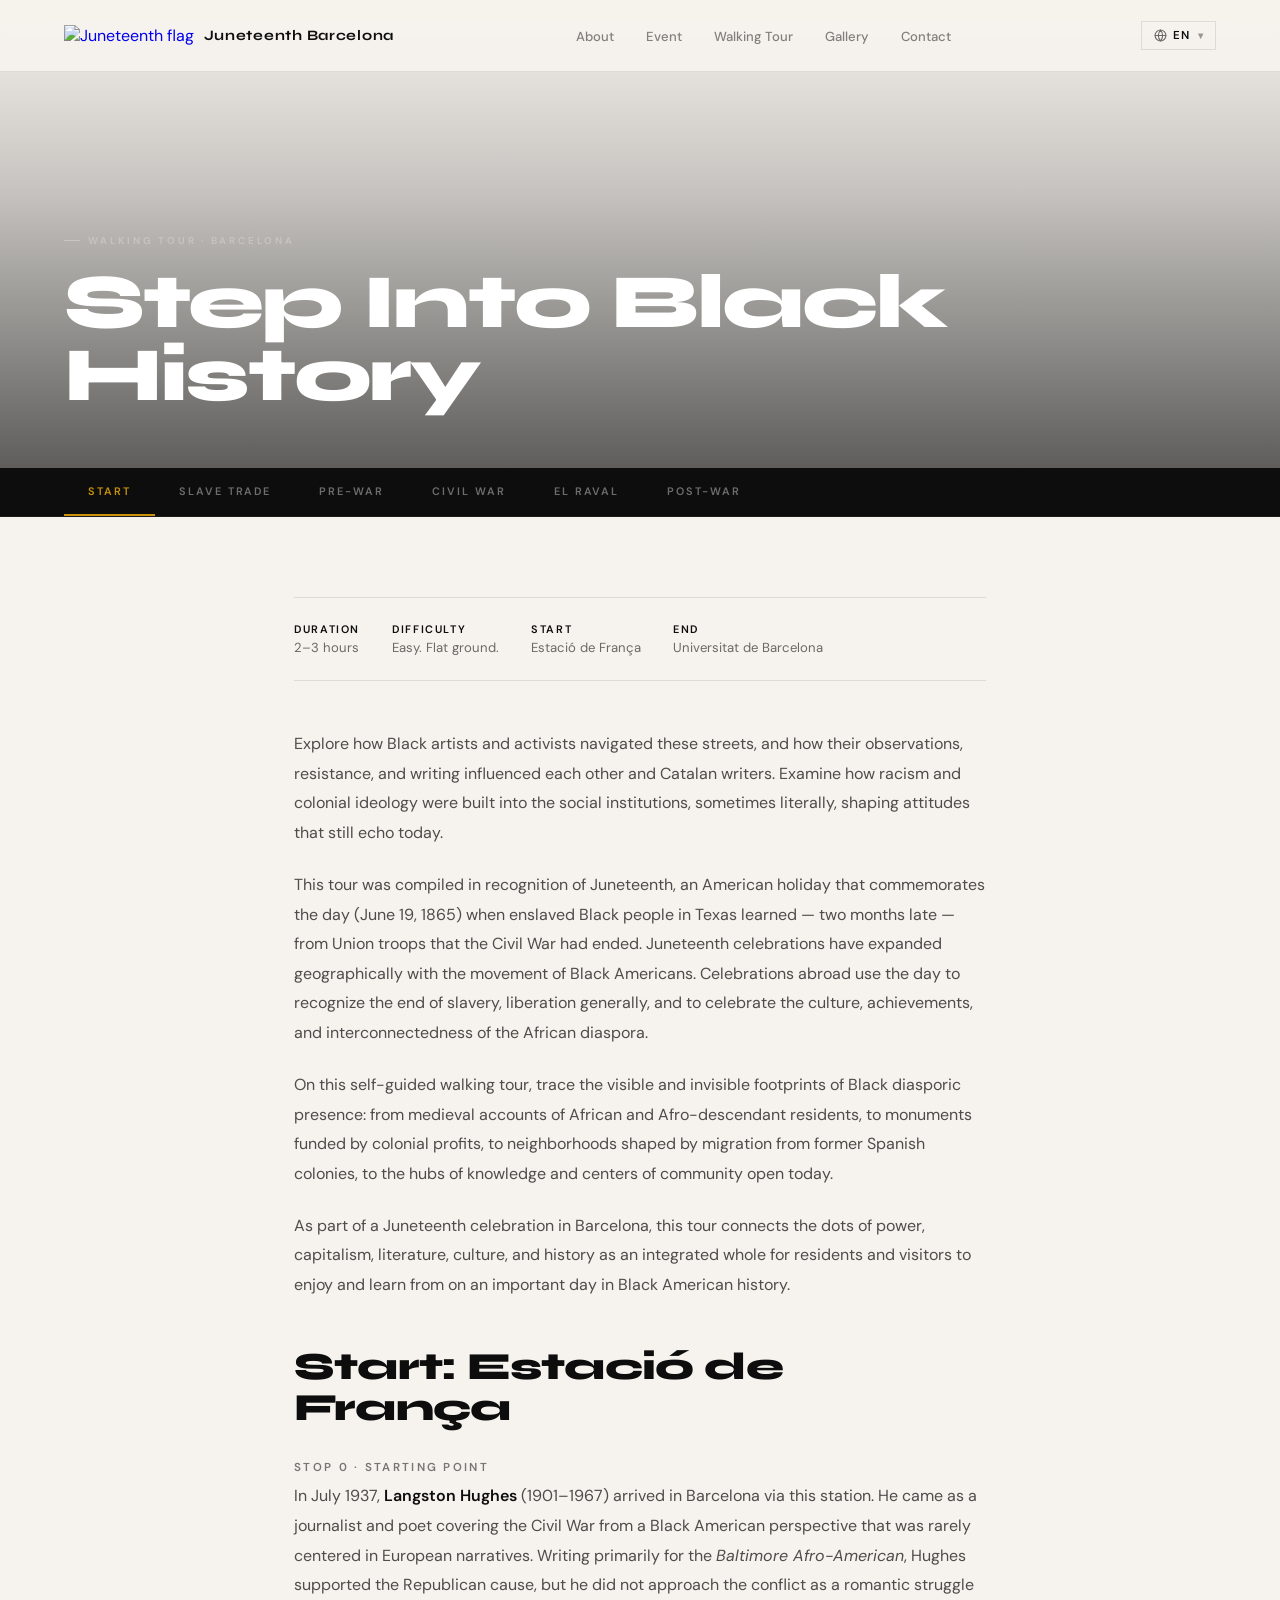
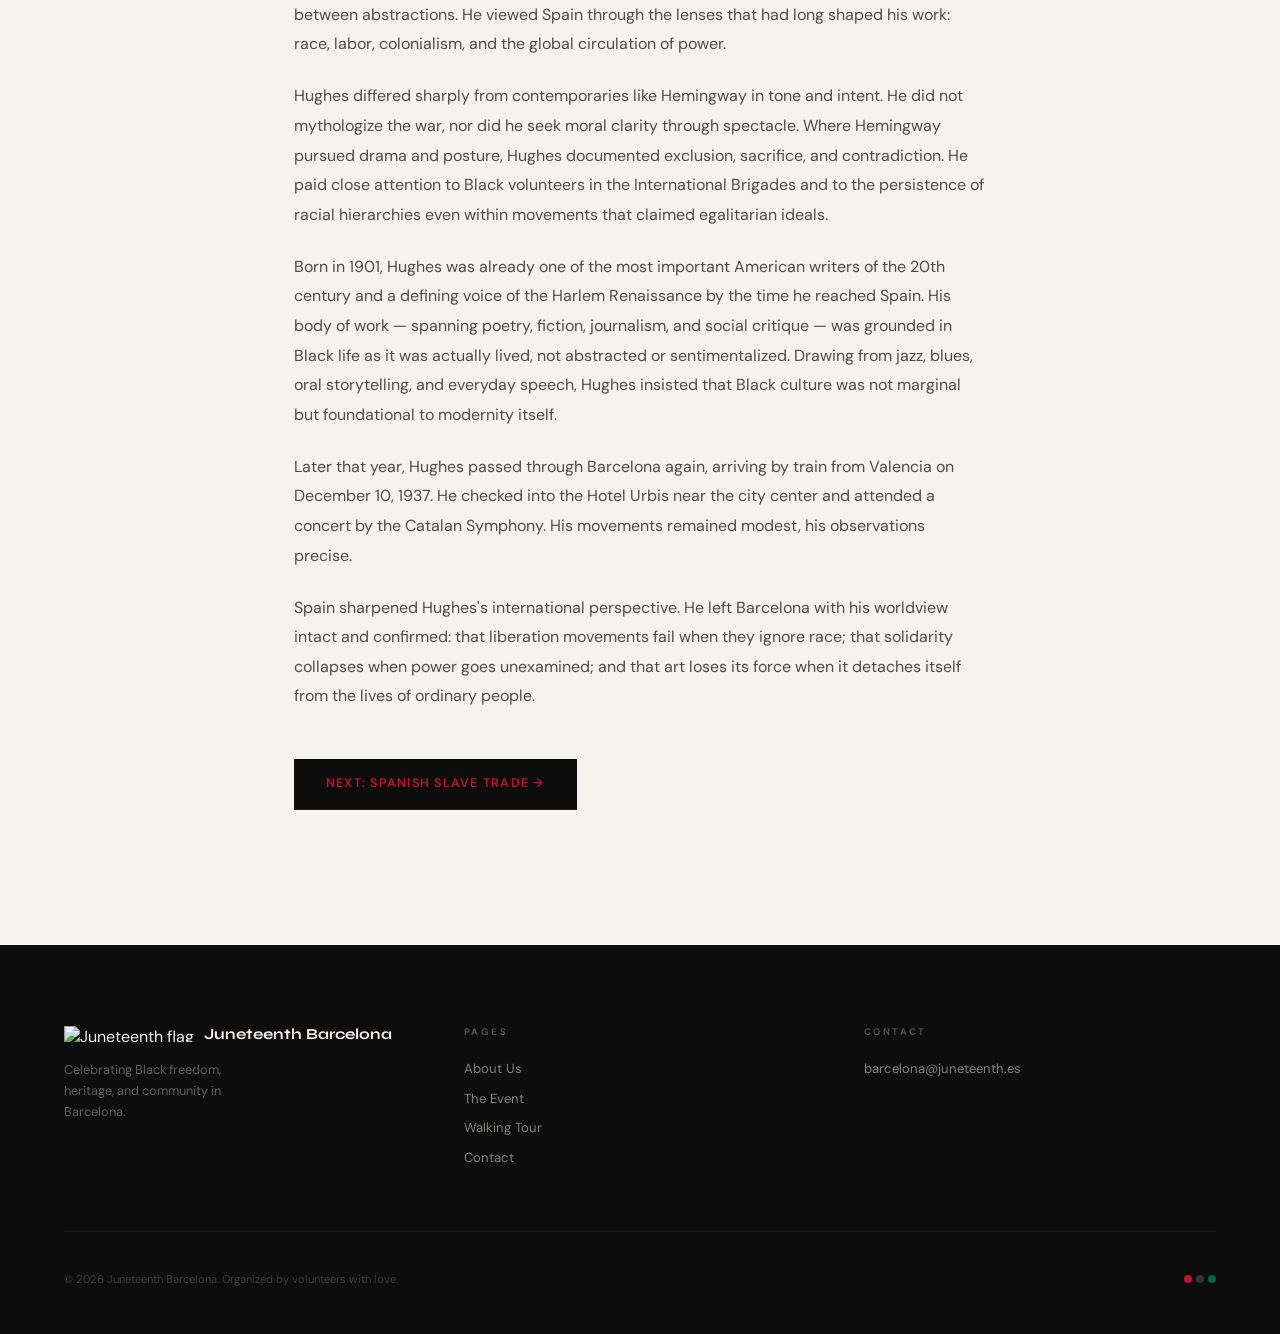
==== walking-tour/index.html @ ccff3fa7 "Add files via upload added walking tour, changed logo, added new homepage section" ====
<!DOCTYPE html>
<html lang="en">
<head>
<meta charset="UTF-8">
<meta name="viewport" content="width=device-width, initial-scale=1.0">
<title>Step Into Black History — Juneteenth Barcelona</title>
<link rel="stylesheet" href="../shared.css">
<style>
.tour-hero {
  padding-top: var(--nav-h); position: relative; overflow: hidden;
  min-height: 52vh; display: flex; flex-direction: column; justify-content: flex-end;
}
.tour-hero-bg {
  position: absolute; inset: 0;
  background: url('https://images.pexels.com/photos/9255685/pexels-photo-9255685.jpeg?auto=compress&cs=tinysrgb&w=1920&h=1280&fit=crop') center/cover no-repeat;
}
.tour-hero-bg::after {
  content: ''; position: absolute; inset: 0;
  background: linear-gradient(to top, rgba(13,13,13,0.65) 0%, rgba(13,13,13,0.2) 60%, transparent 100%);
}
.tour-hero-body { position: relative; z-index: 1; padding: 0 5vw 3.5rem; }
.tour-hero-body h1 {
  font-family: 'Syne', sans-serif; font-weight: 800;
  font-size: clamp(2.5rem, 6vw, 5rem);
  line-height: 0.95; letter-spacing: -0.03em; color: white;
  opacity: 0; animation: fadeUp 0.8s 0.1s forwards;
}
.tour-subnav {
  background: var(--black); overflow-x: auto; -webkit-overflow-scrolling: touch;
  border-bottom: 1px solid rgba(255,255,255,0.06);
  position: sticky; top: var(--nav-h); z-index: 100;
}
.tour-subnav-inner {
  display: flex; padding: 0 5vw; min-width: max-content;
}
.tour-subnav a {
  color: rgba(255,255,255,0.4); text-decoration: none;
  font-size: 0.68rem; font-weight: 600; letter-spacing: 0.18em; text-transform: uppercase;
  padding: 1rem 1.5rem; border-bottom: 2px solid transparent;
  transition: color 0.2s, border-color 0.2s; white-space: nowrap;
}
.tour-subnav a:hover { color: white; }
.tour-subnav a.active { color: var(--gold); border-bottom-color: var(--gold); }
.tour-body {
  max-width: 820px; margin: 0 auto;
  padding: 5rem 5vw 7rem;
}
.tour-body h2 {
  font-family: 'Syne', sans-serif; font-weight: 800;
  font-size: clamp(1.6rem, 3vw, 2.4rem);
  letter-spacing: -0.02em; line-height: 1.05;
  margin: 3rem 0 1rem; color: var(--black);
}
.tour-body h3 {
  font-family: 'Syne', sans-serif; font-weight: 700;
  font-size: clamp(1rem, 2vw, 1.3rem); letter-spacing: -0.01em;
  margin: 2.5rem 0 0.6rem; color: var(--black);
}
.tour-body h4 {
  font-size: 0.72rem; font-weight: 600; letter-spacing: 0.2em;
  text-transform: uppercase; color: var(--mid); margin: 2rem 0 0.4rem;
}
.tour-body p {
  font-size: 1rem; line-height: 1.85; color: rgba(13,13,13,0.72);
  margin-bottom: 1.4rem;
}
.tour-body p strong { color: var(--black); font-weight: 600; }
.tour-body a { color: var(--red); text-decoration: none; border-bottom: 1px solid rgba(200,16,46,0.25); transition: border-color 0.2s; }
.tour-body a:hover { border-color: var(--red); }
.tour-body blockquote {
  border-left: 3px solid var(--gold); margin: 2rem 0;
  padding: 1rem 1.5rem;
  background: rgba(200,146,10,0.04);
  font-size: 0.97rem; line-height: 1.8; color: rgba(13,13,13,0.7);
  font-style: italic;
}
.stop-num {
  display: inline-flex; align-items: center; justify-content: center;
  width: 36px; height: 36px;
  background: var(--black); color: var(--gold);
  font-family: 'Syne', sans-serif; font-weight: 800; font-size: 0.85rem;
  flex-shrink: 0; margin-bottom: 0.5rem;
}
.stop-block {
  border-top: 2px solid var(--black); padding: 2rem 0 1rem; margin-top: 3rem;
}
.stop-address {
  font-size: 0.72rem; letter-spacing: 0.15em; text-transform: uppercase;
  color: var(--mid); margin-bottom: 1rem;
}
.activity-box {
  background: rgba(200,16,46,0.05); border: 1px solid rgba(200,16,46,0.15);
  padding: 1.2rem 1.5rem; margin: 2rem 0;
  font-size: 0.88rem; color: rgba(13,13,13,0.7); line-height: 1.7;
}
.activity-box strong { color: var(--red); font-size: 0.65rem; letter-spacing: 0.2em; text-transform: uppercase; display: block; margin-bottom: 0.3rem; }
.tour-meta {
  display: flex; gap: 2rem; flex-wrap: wrap;
  padding: 1.5rem 0; border-top: 1px solid var(--border); border-bottom: 1px solid var(--border);
  margin-bottom: 3rem;
}
.tour-meta-item { font-size: 0.82rem; color: rgba(13,13,13,0.6); }
.tour-meta-item strong { color: var(--black); font-weight: 600; display: block; font-size: 0.68rem; letter-spacing: 0.15em; text-transform: uppercase; margin-bottom: 0.2rem; }
.timeline-grid {
  display: grid; gap: 0;
  border-top: 1px solid var(--border);
  margin: 2rem 0;
}
.timeline-item {
  display: grid; grid-template-columns: 80px 1fr;
  gap: 1.5rem; padding: 1.5rem 0;
  border-bottom: 1px solid var(--border);
  align-items: start;
}
.timeline-year {
  font-family: 'Syne', sans-serif; font-weight: 800;
  font-size: 1.3rem; color: var(--gold); line-height: 1;
}
.timeline-text { font-size: 0.9rem; line-height: 1.75; color: rgba(13,13,13,0.68); }
@media (max-width: 600px) {
  .tour-meta { gap: 1rem; }
  .timeline-item { grid-template-columns: 60px 1fr; gap: 1rem; }
}
</style>
</head>
<body>
<nav>
  <a href="../index.html" class="nav-logo">
    <img src="https://seekflag.com/wp-content/uploads/2022/01/Juneteenth-01-1.png" alt="Juneteenth flag" style="height:22px;width:auto;display:block;">
    <span class="nav-logo-text">Juneteenth Barcelona</span>
  </a>
  <ul class="nav-links">
    <li><a href="../about.html">About</a></li>
    <li><a href="../event.html">Event</a></li>
    <li><a href="index.html">Walking Tour</a></li>
    <li class="nav-gallery-link"><a href="../gallery.html">Gallery</a></li>
    <li><a href="../contact.html">Contact</a></li>
  </ul>
  <div class="nav-right">
    <div class="lang-picker">
      <button class="lang-trigger" aria-label="Select language">
        <svg viewBox="0 0 24 24" fill="none" stroke="currentColor" stroke-width="2" stroke-linecap="round" stroke-linejoin="round"><circle cx="12" cy="12" r="10"/><line x1="2" y1="12" x2="22" y2="12"/><path d="M12 2a15.3 15.3 0 0 1 4 10 15.3 15.3 0 0 1-4 10 15.3 15.3 0 0 1-4-10 15.3 15.3 0 0 1 4-10z"/></svg>
        <span class="lang-current">EN</span>
        <span class="lang-caret">▾</span>
      </button>
      <div class="lang-dropdown">
        <button class="lang-option" data-lang="en">English</button>
        <button class="lang-option" data-lang="es">Español</button>
        <button class="lang-option" data-lang="ca">Català</button>
      </div>
    </div>
    <div class="nav-mobile-toggle"><span></span><span></span><span></span></div>
  </div>
</nav>
<section class="tour-hero">
  <div class="tour-hero-bg" style="background-image:url('https://images.pexels.com/photos/9255685/pexels-photo-9255685.jpeg?auto=compress&cs=tinysrgb&w=1920&h=1280&fit=crop')"></div>
  <div class="tour-hero-body">
    <div class="section-tag light">Walking Tour · Barcelona</div>
    <h1>Step Into Black History</h1>
  </div>
</section>
<div class="tour-subnav"><div class="tour-subnav-inner"><a href="index.html" class="active">Start</a><a href="spanish-slave-trade.html">Slave Trade</a><a href="countdown-to-civil-war.html">Pre-War</a><a href="spanish-civil-war.html">Civil War</a><a href="el-raval.html">El Raval</a><a href="post-war-intellectuals.html">Post-War</a></div></div>
<div class="tour-body">

<div class="tour-meta">
  <div class="tour-meta-item"><strong>Duration</strong>2–3 hours</div>
  <div class="tour-meta-item"><strong>Difficulty</strong>Easy. Flat ground.</div>
  <div class="tour-meta-item"><strong>Start</strong>Estació de França</div>
  <div class="tour-meta-item"><strong>End</strong>Universitat de Barcelona</div>
</div>

<p>Explore how Black artists and activists navigated these streets, and how their observations, resistance, and writing influenced each other and Catalan writers. Examine how racism and colonial ideology were built into the social institutions, sometimes literally, shaping attitudes that still echo today.</p>

<p>This tour was compiled in recognition of Juneteenth, an American holiday that commemorates the day (June 19, 1865) when enslaved Black people in Texas learned — two months late — from Union troops that the Civil War had ended. Juneteenth celebrations have expanded geographically with the movement of Black Americans. Celebrations abroad use the day to recognize the end of slavery, liberation generally, and to celebrate the culture, achievements, and interconnectedness of the African diaspora.</p>

<p>On this self-guided walking tour, trace the visible and invisible footprints of Black diasporic presence: from medieval accounts of African and Afro-descendant residents, to monuments funded by colonial profits, to neighborhoods shaped by migration from former Spanish colonies, to the hubs of knowledge and centers of community open today.</p>

<p>As part of a Juneteenth celebration in Barcelona, this tour connects the dots of power, capitalism, literature, culture, and history as an integrated whole for residents and visitors to enjoy and learn from on an important day in Black American history.</p>

<h2>Start: Estació de França</h2>

<h4>Stop 0 · Starting point</h4>
<p>In July 1937, <strong>Langston Hughes</strong> (1901–1967) arrived in Barcelona via this station. He came as a journalist and poet covering the Civil War from a Black American perspective that was rarely centered in European narratives. Writing primarily for the <em>Baltimore Afro-American</em>, Hughes supported the Republican cause, but he did not approach the conflict as a romantic struggle between abstractions. He viewed Spain through the lenses that had long shaped his work: race, labor, colonialism, and the global circulation of power.</p>

<p>Hughes differed sharply from contemporaries like Hemingway in tone and intent. He did not mythologize the war, nor did he seek moral clarity through spectacle. Where Hemingway pursued drama and posture, Hughes documented exclusion, sacrifice, and contradiction. He paid close attention to Black volunteers in the International Brigades and to the persistence of racial hierarchies even within movements that claimed egalitarian ideals.</p>

<p>Born in 1901, Hughes was already one of the most important American writers of the 20th century and a defining voice of the Harlem Renaissance by the time he reached Spain. His body of work — spanning poetry, fiction, journalism, and social critique — was grounded in Black life as it was actually lived, not abstracted or sentimentalized. Drawing from jazz, blues, oral storytelling, and everyday speech, Hughes insisted that Black culture was not marginal but foundational to modernity itself.</p>

<p>Later that year, Hughes passed through Barcelona again, arriving by train from Valencia on December 10, 1937. He checked into the Hotel Urbis near the city center and attended a concert by the Catalan Symphony. His movements remained modest, his observations precise.</p>

<p>Spain sharpened Hughes's international perspective. He left Barcelona with his worldview intact and confirmed: that liberation movements fail when they ignore race; that solidarity collapses when power goes unexamined; and that art loses its force when it detaches itself from the lives of ordinary people.</p>

<p style="margin-top:3rem;"><a href="spanish-slave-trade.html" class="btn btn-dark">Next: Spanish Slave Trade →</a></p>

</div>
<footer>
  <div class="footer-top">
    <div class="footer-brand">
      <div class="footer-logo-wrap">
        <img src="https://seekflag.com/wp-content/uploads/2022/01/Juneteenth-01-1.png" alt="Juneteenth flag" style="height:16px;width:auto;display:block;">
        <span class="footer-logo-text">Juneteenth Barcelona</span>
      </div>
      <p class="footer-tagline">Celebrating Black freedom, heritage, and community in Barcelona.</p>
    </div>
    <div class="footer-col"><h5>Pages</h5><ul><li><a href="../about.html">About Us</a></li><li><a href="../event.html">The Event</a></li><li><a href="index.html">Walking Tour</a></li><li><a href="../contact.html">Contact</a></li></ul></div>
    <div class="footer-col"><h5>Contact</h5><ul><li><a href="mailto:barcelona@juneteenth.es">barcelona@juneteenth.es</a></li></ul></div>
  </div>
  <div class="footer-bottom">
    <p>© 2026 Juneteenth Barcelona. Organized by volunteers with love.</p>
    <div class="footer-flag"><span style="background:#C8102E"></span><span style="background:#333"></span><span style="background:#00693A"></span></div>
  </div>
</footer>
<div id="google_translate_element"></div>
<script src="https://translate.google.com/translate_a/element.js?cb=googleTranslateElementInit"></script>
<script src="../shared.js"></script>
</body>
</html>
---- shared.css ----
/* ── JUNETEENTH BARCELONA · SHARED STYLES ── */
@import url('https://fonts.googleapis.com/css2?family=Syne:wght@400;600;700;800&family=DM+Sans:wght@300;400;500&display=swap');

*, *::before, *::after { margin: 0; padding: 0; box-sizing: border-box; }

:root {
  --red:       #C8102E;
  --gold:      #C8920A;
  --green:     #00693A;
  --black:     #0D0D0D;
  --off-white: #F6F3EE;
  --mid:       #767676;
  --border:    rgba(13,13,13,0.1);
  --nav-h:     72px;
}

html { scroll-behavior: smooth; font-size: 16px; }
body { background: var(--off-white); color: var(--black); font-family: 'DM Sans', sans-serif; overflow-x: hidden; -webkit-font-smoothing: antialiased; }

/* ── NAV ── */
nav {
  position: fixed; top: 0; left: 0; right: 0; z-index: 200;
  height: var(--nav-h);
  display: flex; justify-content: space-between; align-items: center;
  padding: 0 5vw;
  background: rgba(246,243,238,0.95);
  backdrop-filter: blur(16px);
  border-bottom: 1px solid var(--border);
  transition: box-shadow 0.3s;
}
nav.scrolled { box-shadow: 0 1px 24px rgba(0,0,0,0.06); }
.nav-logo { display: flex; align-items: center; gap: 0.6rem; text-decoration: none; }
.nav-logo svg { flex-shrink: 0; height: 22px; width: auto; }
.nav-logo-text { font-family: 'Syne', sans-serif; font-weight: 700; font-size: 0.9rem; letter-spacing: 0.05em; color: var(--black); }
.nav-links { display: flex; align-items: center; gap: 2rem; list-style: none; }
.nav-links a { color: var(--black); text-decoration: none; font-size: 0.82rem; font-weight: 500; opacity: 0.5; transition: opacity 0.2s; white-space: nowrap; }
.nav-links a:hover, .nav-links a.active { opacity: 1; }
.nav-links .nav-cta { background: var(--black); color: white !important; opacity: 1 !important; padding: 0.5rem 1.2rem; font-size: 0.78rem; transition: background 0.2s; }
.nav-links .nav-cta:hover { background: var(--red); }
.nav-mobile-toggle { display: none; flex-direction: column; gap: 5px; cursor: pointer; padding: 4px; }
.nav-mobile-toggle span { display: block; width: 22px; height: 2px; background: var(--black); transition: all 0.3s; }
.nav-right { display: flex; align-items: center; gap: 0.75rem; }

/* ── FOOTER ── */
footer {
  background: var(--black); color: var(--off-white);
  padding: 5rem 5vw 3rem;
}
.footer-top {
  display: grid; grid-template-columns: 1fr 1fr 1fr;
  gap: 3rem; padding-bottom: 4rem;
  border-bottom: 1px solid rgba(246,243,238,0.08);
}
.footer-brand {}
.footer-logo-wrap { display: flex; align-items: center; gap: 0.6rem; margin-bottom: 1rem; }
.footer-logo-text { font-family: 'Syne', sans-serif; font-weight: 700; font-size: 0.95rem; }
.footer-tagline { font-size: 0.8rem; line-height: 1.65; color: rgba(246,243,238,0.35); max-width: 200px; }
.footer-col h5 { font-size: 0.6rem; letter-spacing: 0.25em; text-transform: uppercase; color: rgba(246,243,238,0.28); margin-bottom: 1.2rem; }
.footer-col ul { list-style: none; display: flex; flex-direction: column; gap: 0.55rem; }
.footer-col a { color: rgba(246,243,238,0.5); text-decoration: none; font-size: 0.82rem; transition: color 0.2s; }
.footer-col a:hover { color: var(--off-white); }
.footer-bottom { display: flex; justify-content: space-between; align-items: center; padding-top: 2.5rem; flex-wrap: wrap; gap: 1rem; }
.footer-bottom p { font-size: 0.7rem; color: rgba(246,243,238,0.2); }
.footer-flag { display: flex; gap: 4px; }
.footer-flag span { width: 8px; height: 8px; border-radius: 50%; display: block; }

/* ── SHARED COMPONENTS ── */
.section-tag {
  display: inline-flex; align-items: center; gap: 0.5rem;
  font-size: 0.62rem; font-weight: 600; letter-spacing: 0.28em; text-transform: uppercase;
  color: var(--mid); margin-bottom: 1.2rem;
}
.section-tag::before { content: ''; display: inline-block; width: 16px; height: 1.5px; background: currentColor; }
.section-tag.light { color: rgba(246,243,238,0.3); }

.btn {
  display: inline-block; padding: 0.85rem 2rem;
  font-family: 'DM Sans', sans-serif; font-size: 0.78rem; font-weight: 600;
  letter-spacing: 0.1em; text-transform: uppercase; text-decoration: none;
  transition: all 0.22s; border: none; cursor: pointer;
}
.btn-dark { background: var(--black); color: white; }
.btn-dark:hover { background: var(--red); }
.btn-red { background: var(--red); color: white; }
.btn-red:hover { background: #a50d25; }
.btn-outline { background: transparent; color: var(--black); border: 1.5px solid var(--black); }
.btn-outline:hover { background: var(--black); color: white; }
.btn-outline-light { background: transparent; color: white; border: 1.5px solid rgba(255,255,255,0.35); }
.btn-outline-light:hover { border-color: white; }
.btn-white { background: white; color: var(--black); }
.btn-white:hover { background: var(--off-white); }

/* ── TICKER ── */
.ticker { background: var(--red); overflow: hidden; padding: 0.7rem 0; white-space: nowrap; }
.ticker-track { display: inline-flex; animation: ticker 32s linear infinite; }
.ticker-track span { font-family: 'Syne', sans-serif; font-weight: 600; font-size: 0.78rem; letter-spacing: 0.15em; text-transform: uppercase; color: white; padding: 0 2rem; }
.ticker-track .sep { color: rgba(255,255,255,0.3); }

/* ── REVEAL ── */
.reveal { opacity: 0; transform: translateY(20px); transition: opacity 0.65s ease, transform 0.65s ease; }
.reveal.visible { opacity: 1; transform: translateY(0); }

/* ── ANIMATIONS ── */
@keyframes fadeUp { from { opacity: 0; transform: translateY(18px); } to { opacity: 1; transform: translateY(0); } }
@keyframes ticker { from { transform: translateX(0); } to { transform: translateX(-50%); } }

/* ── LANGUAGE PICKER ── */
.lang-picker {
  position: relative;
  display: flex; align-items: center;
  margin-left: 0.5rem;
}
.lang-trigger {
  display: flex; align-items: center; gap: 0.4rem;
  background: none; border: 1.5px solid var(--border);
  padding: 0.35rem 0.7rem;
  font-family: 'DM Sans', sans-serif; font-size: 0.72rem; font-weight: 600;
  letter-spacing: 0.08em; text-transform: uppercase;
  color: var(--black); cursor: pointer;
  transition: border-color 0.2s, background 0.2s;
  white-space: nowrap;
}
.lang-trigger:hover { border-color: var(--black); }
.lang-trigger svg { width: 13px; height: 13px; opacity: 0.6; flex-shrink: 0; }
.lang-trigger .lang-caret { opacity: 0.4; font-size: 0.6rem; margin-left: 0.1rem; transition: transform 0.2s; }
.lang-picker.open .lang-caret { transform: rotate(180deg); }
.lang-dropdown {
  position: absolute; top: calc(100% + 6px); right: 0;
  background: var(--off-white);
  border: 1.5px solid var(--black);
  min-width: 110px;
  display: none; flex-direction: column;
  z-index: 300;
  box-shadow: 0 8px 32px rgba(13,13,13,0.1);
}
.lang-picker.open .lang-dropdown { display: flex; }
.lang-option {
  padding: 0.65rem 1rem;
  font-size: 0.75rem; font-weight: 500; letter-spacing: 0.06em;
  color: rgba(13,13,13,0.55);
  cursor: pointer; background: none; border: none;
  text-align: left; font-family: 'DM Sans', sans-serif;
  transition: background 0.15s, color 0.15s;
  border-bottom: 1px solid var(--border);
}
.lang-option:last-child { border-bottom: none; }
.lang-option:hover { background: var(--black); color: white; }
.lang-option.lang-active { color: var(--black); font-weight: 700; }
.lang-option.lang-active::after { content: ' ✓'; color: var(--green); }

/* ── GOOGLE TRANSLATE — hide default widget bar ── */
.goog-te-banner-frame, .goog-te-balloon-frame { display: none !important; }
body { top: 0 !important; }
.goog-te-gadget { display: none !important; }
.goog-tooltip, .goog-tooltip:hover { display: none !important; }
.goog-text-highlight { background: none !important; box-shadow: none !important; }
#google_translate_element { display: none; }

/* ── RESPONSIVE ── */
@media (max-width: 768px) {
  .nav-links { display: none; }
  .nav-links.open { display: flex; flex-direction: column; position: fixed; top: var(--nav-h); left: 0; right: 0; background: var(--off-white); padding: 2rem 5vw; border-bottom: 1px solid var(--border); gap: 1.5rem; }
  .nav-mobile-toggle { display: flex; }
  .footer-top { grid-template-columns: 1fr 1fr; gap: 2rem; }
}
@media (max-width: 480px) {
  .footer-top { grid-template-columns: 1fr; }
}
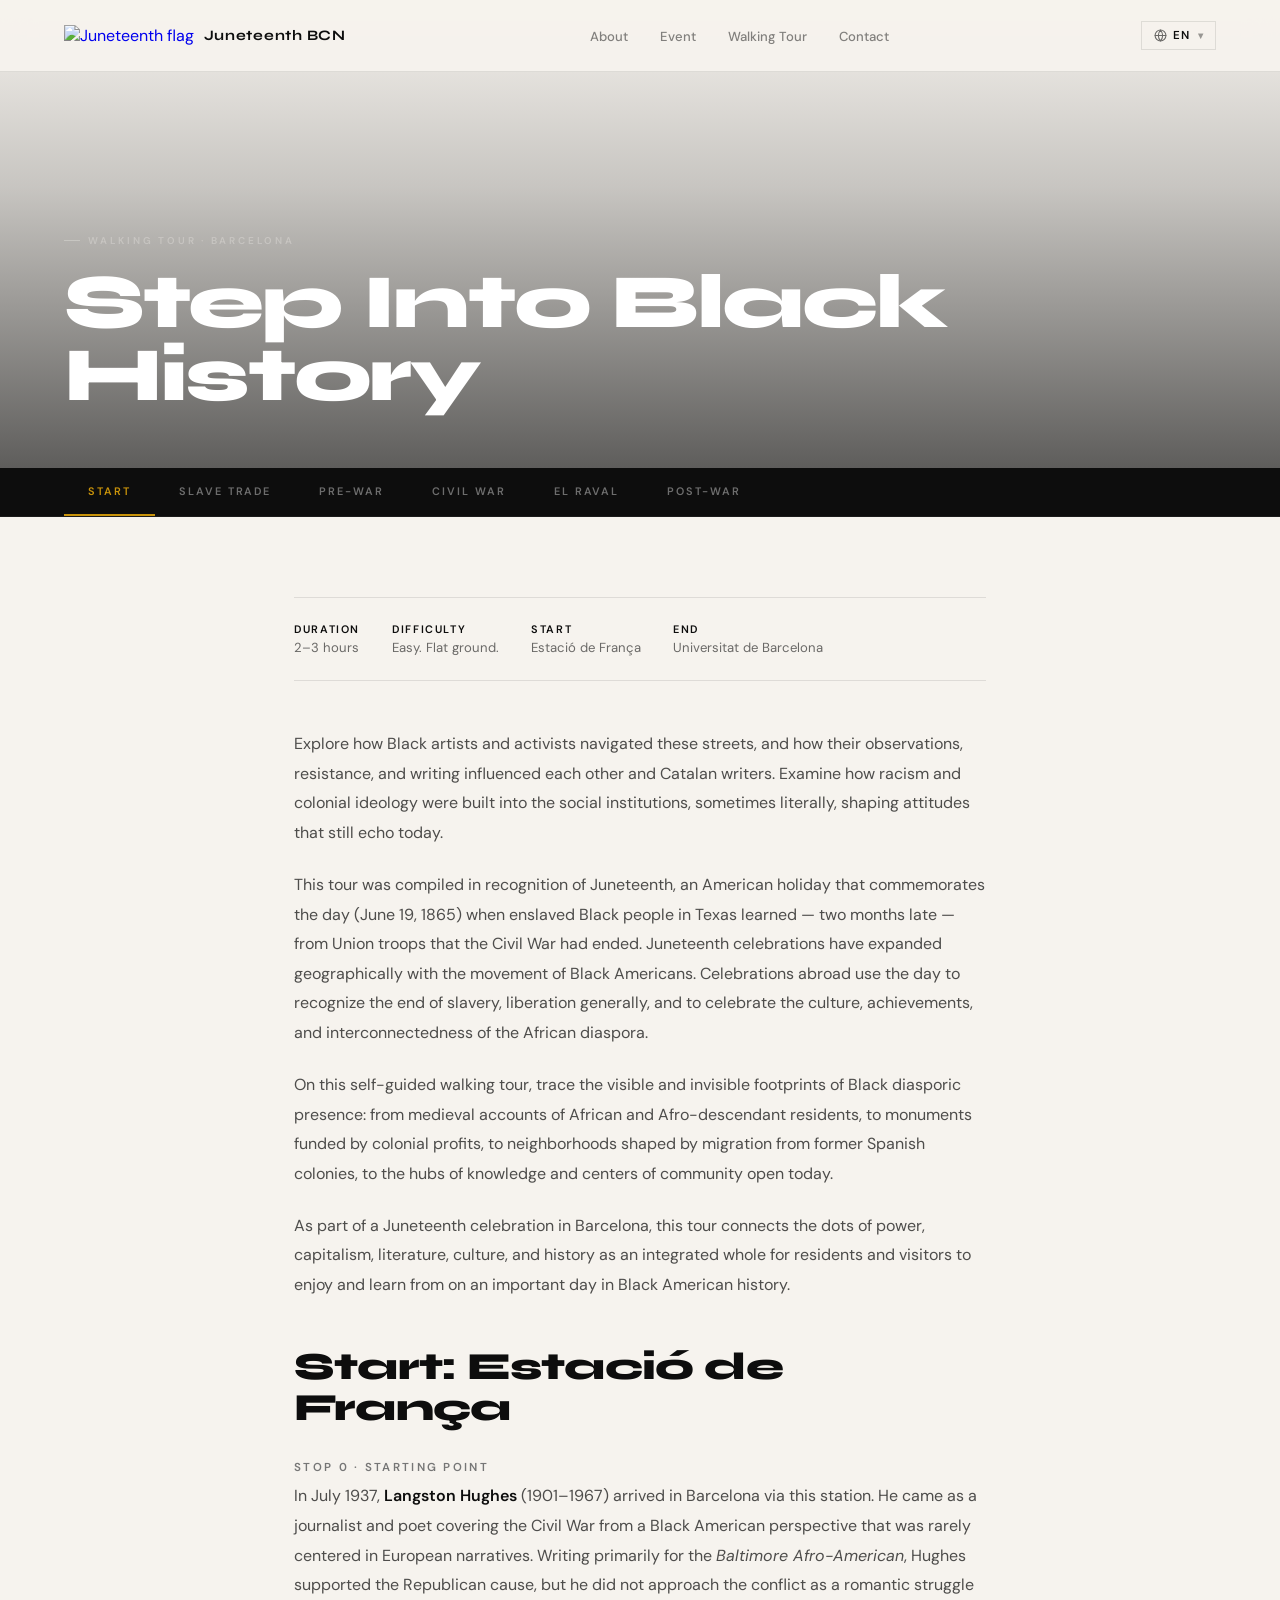
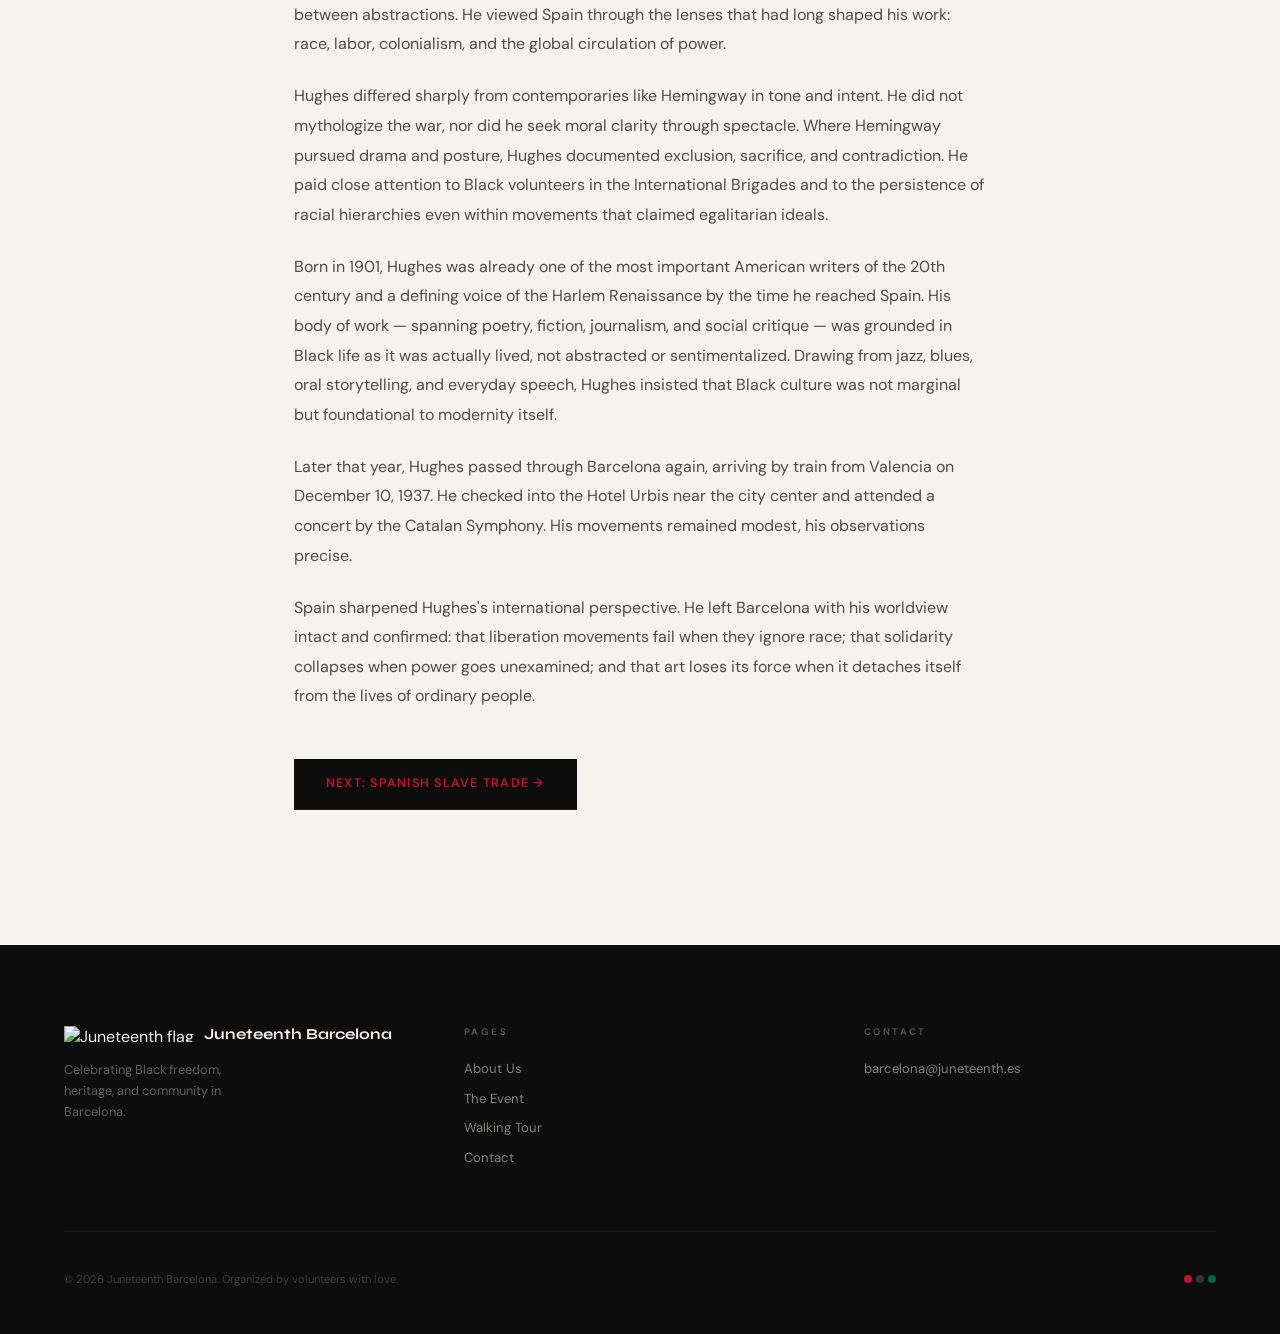
==== commit 43537c0a: "Add files via upload update images and website name" ====
--- a/walking-tour/index.html
+++ b/walking-tour/index.html
@@ -127,13 +127,12 @@
 <nav>
   <a href="../index.html" class="nav-logo">
     <img src="https://seekflag.com/wp-content/uploads/2022/01/Juneteenth-01-1.png" alt="Juneteenth flag" style="height:22px;width:auto;display:block;">
-    <span class="nav-logo-text">Juneteenth Barcelona</span>
+    <span class="nav-logo-text">Juneteenth BCN</span>
   </a>
   <ul class="nav-links">
     <li><a href="../about.html">About</a></li>
     <li><a href="../event.html">Event</a></li>
     <li><a href="index.html">Walking Tour</a></li>
-    <li class="nav-gallery-link"><a href="../gallery.html">Gallery</a></li>
     <li><a href="../contact.html">Contact</a></li>
   </ul>
   <div class="nav-right">
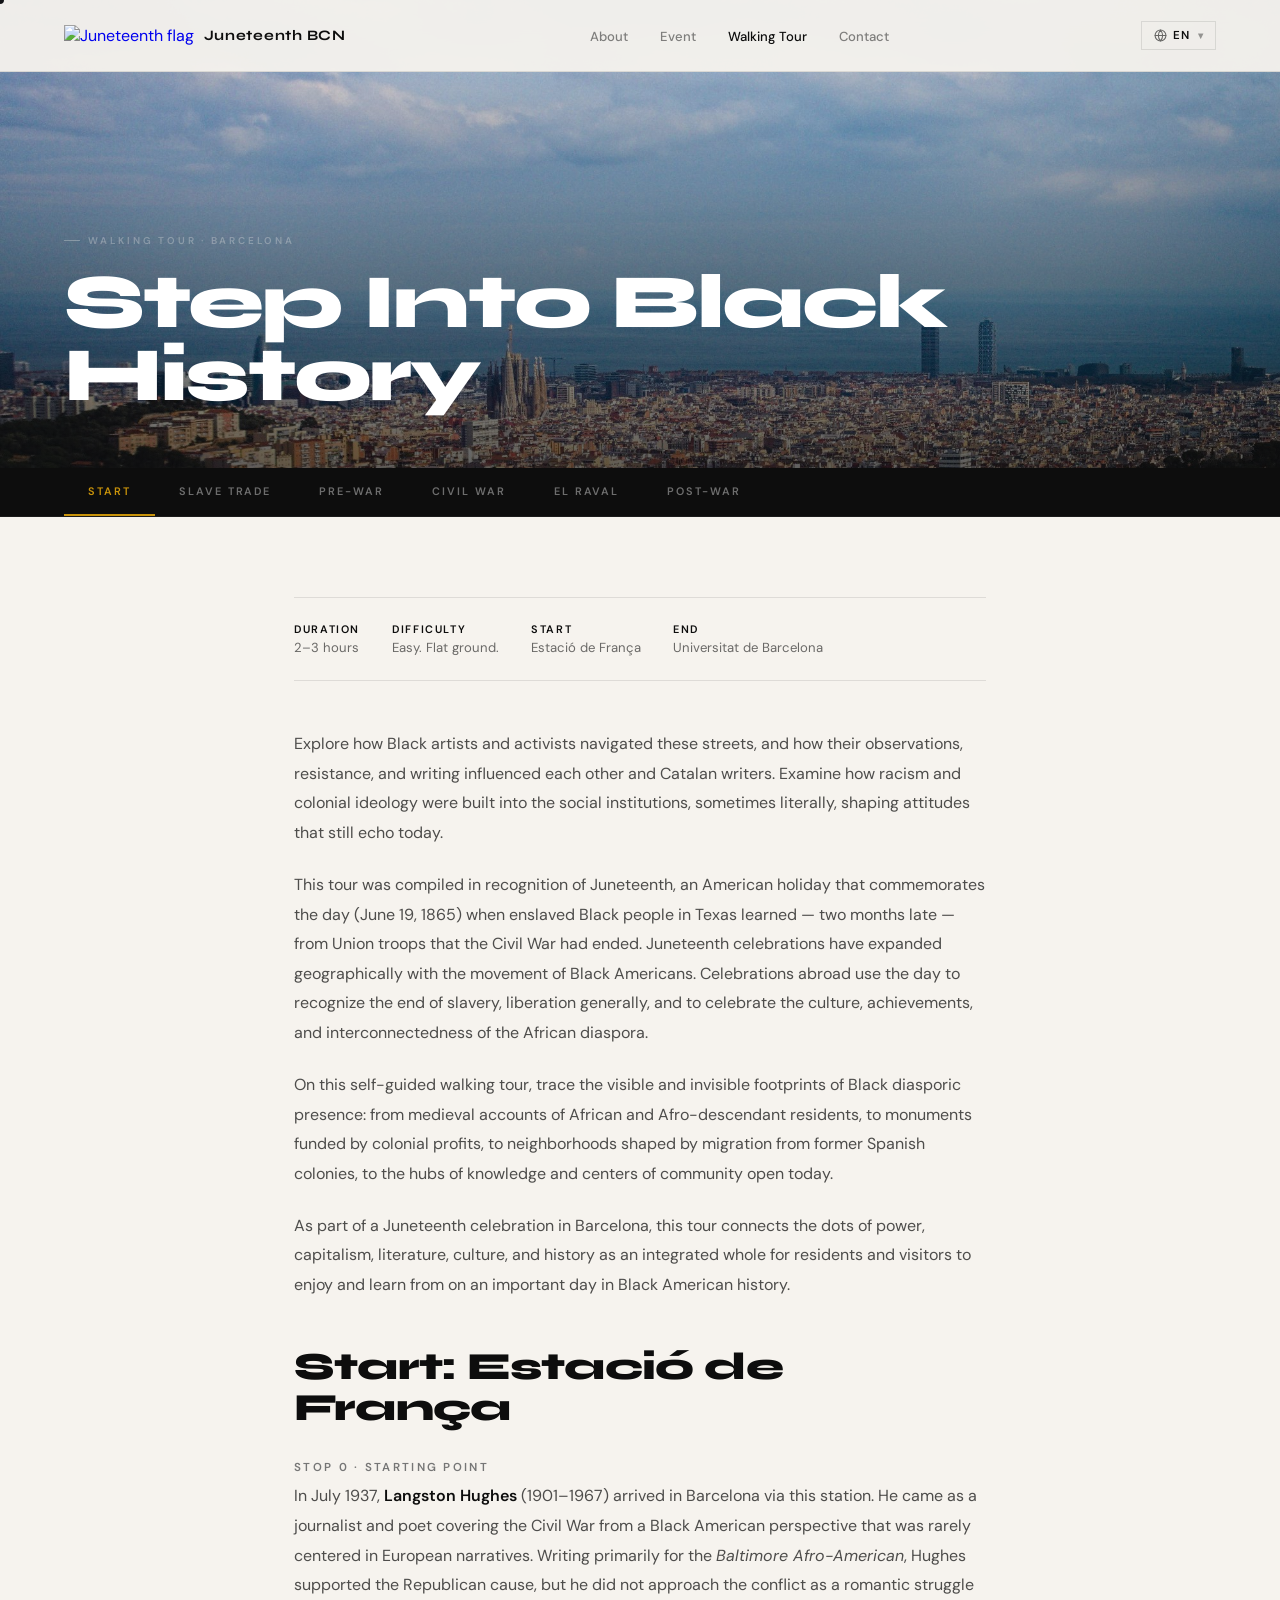
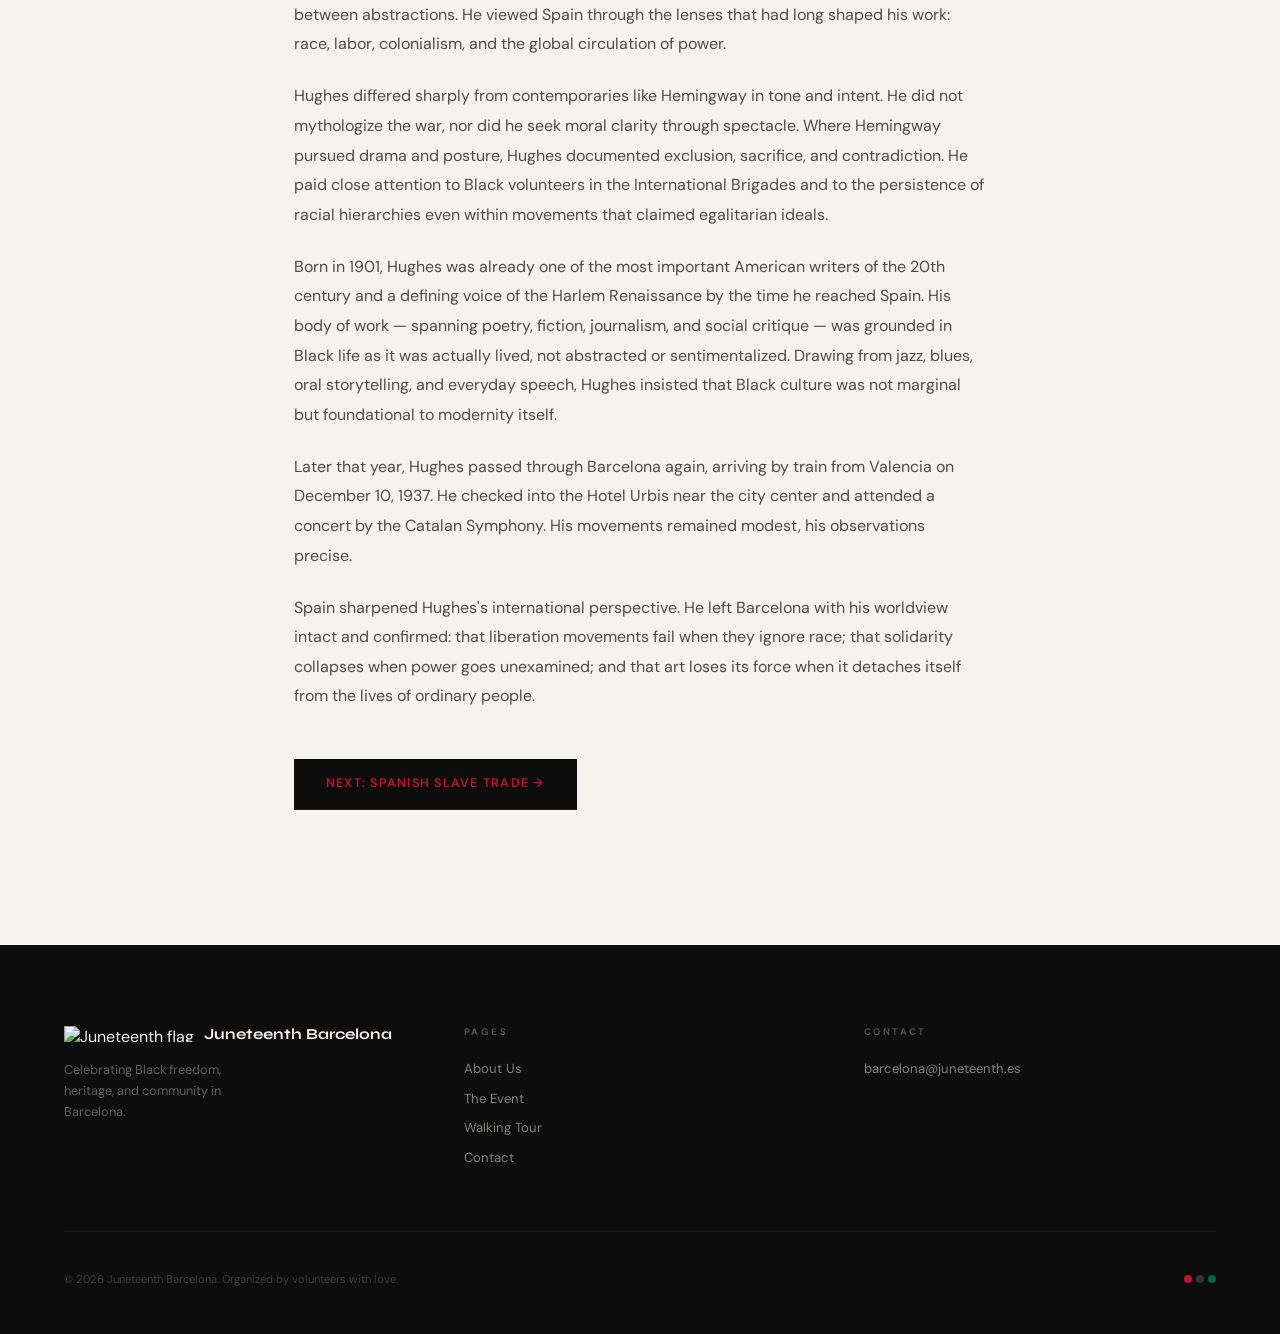
==== commit e2c986dc: "Add files via upload update homepage, event page, walking tour hero image, SEO improvements, and acc" ====
--- a/walking-tour/index.html
+++ b/walking-tour/index.html
@@ -2,6 +2,23 @@
 <html lang="en">
 <head>
 <meta charset="UTF-8">
+  <meta name="theme-color" content="#00693A">
+  <meta name="robots" content="index, follow">
+  <meta name="viewport" content="width=device-width, initial-scale=1.0">
+
+  <meta name="description" content="A self-guided 2-3 hour walking tour through Barcelona's Black history — from the Spanish slave trade to Langston Hughes, James Baldwin, and Toni Morrison.">
+  <meta name="keywords" content="Juneteenth Barcelona walking tour, Black history Barcelona, African diaspora Barcelona, Barcelona history tour">
+  <meta property="og:title" content="Black History Walking Tour Barcelona — Juneteenth BCN">
+  <meta property="og:description" content="A self-guided 2-3 hour walking tour through Barcelona's Black history — from the Spanish slave trade to Langston Hughes, James Baldwin, and Toni Morrison.">
+  <meta property="og:image" content="https://dancing-lebkuchen-8348db.netlify.app/images/barcelona-hero.jpg">
+  <meta property="og:image:width" content="1920">
+  <meta property="og:image:height" content="1280">
+  <meta property="og:url" content="https://dancing-lebkuchen-8348db.netlify.app/walking-tour/">
+  <meta property="og:type" content="website">
+  <meta name="twitter:card" content="summary_large_image">
+  <meta name="twitter:title" content="Black History Walking Tour Barcelona — Juneteenth BCN">
+  <meta name="twitter:description" content="A self-guided 2-3 hour walking tour through Barcelona's Black history — from the Spanish slave trade to Langston Hughes, James Baldwin, and Toni Morrison.">
+  <link rel="canonical" href="https://dancing-lebkuchen-8348db.netlify.app/walking-tour/">
 <meta name="viewport" content="width=device-width, initial-scale=1.0">
 <title>Step Into Black History — Juneteenth Barcelona</title>
 <link rel="stylesheet" href="../shared.css">
@@ -121,10 +138,21 @@
   .tour-meta { gap: 1rem; }
   .timeline-item { grid-template-columns: 60px 1fr; gap: 1rem; }
 }
+
+/* ── SKIP TO CONTENT (accessibility) ── */
+.skip-link {
+  position: absolute; top: -100%; left: 1rem;
+  background: var(--black); color: white;
+  padding: 0.6rem 1.2rem; font-size: 0.82rem; font-weight: 600;
+  text-decoration: none; z-index: 9999;
+  transition: top 0.2s;
+}
+.skip-link:focus { top: 1rem; }
 </style>
 </head>
 <body>
-<nav>
+<a href="#main-content" class="skip-link">Skip to main content</a>
+<nav aria-label="Main navigation" role="navigation">
   <a href="../index.html" class="nav-logo">
     <img src="https://seekflag.com/wp-content/uploads/2022/01/Juneteenth-01-1.png" alt="Juneteenth flag" style="height:22px;width:auto;display:block;">
     <span class="nav-logo-text">Juneteenth BCN</span>
@@ -142,17 +170,18 @@
         <span class="lang-current">EN</span>
         <span class="lang-caret">▾</span>
       </button>
-      <div class="lang-dropdown">
-        <button class="lang-option" data-lang="en">English</button>
-        <button class="lang-option" data-lang="es">Español</button>
-        <button class="lang-option" data-lang="ca">Català</button>
+      <div class="lang-dropdown" role="menu" aria-label="Language options">
+        <button class="lang-option" role="menuitem" data-lang="en">English</button>
+        <button class="lang-option" role="menuitem" data-lang="es">Español</button>
+        <button class="lang-option" role="menuitem" data-lang="ca">Català</button>
       </div>
     </div>
-    <div class="nav-mobile-toggle"><span></span><span></span><span></span></div>
+    <button class="nav-mobile-toggle" aria-label="Toggle navigation menu" aria-expanded="false"><span></span><span></span><span></span></button>
   </div>
 </nav>
-<section class="tour-hero">
-  <div class="tour-hero-bg" style="background-image:url('https://images.pexels.com/photos/9255685/pexels-photo-9255685.jpeg?auto=compress&cs=tinysrgb&w=1920&h=1280&fit=crop')"></div>
+<main id="main-content">
+<section class="tour-hero" aria-label="Page header">
+  <div class="tour-hero-bg" style="background-image:url('../images/barcelona-skyline.jpg')"></div>
   <div class="tour-hero-body">
     <div class="section-tag light">Walking Tour · Barcelona</div>
     <h1>Step Into Black History</h1>
@@ -192,7 +221,7 @@
 <p style="margin-top:3rem;"><a href="spanish-slave-trade.html" class="btn btn-dark">Next: Spanish Slave Trade →</a></p>
 
 </div>
-<footer>
+<footer role="contentinfo" aria-label="Site footer">
   <div class="footer-top">
     <div class="footer-brand">
       <div class="footer-logo-wrap">
--- a/shared.css
+++ b/shared.css
@@ -166,3 +166,30 @@
 @media (max-width: 480px) {
   .footer-top { grid-template-columns: 1fr; }
 }
+
+/* ── CUSTOM CURSOR ── */
+*, *::before, *::after { cursor: none !important; }
+.cursor {
+  position: fixed; pointer-events: none; z-index: 99999;
+  top: 0; left: 0; mix-blend-mode: difference;
+}
+.cursor-dot {
+  width: 8px; height: 8px;
+  background: white; border-radius: 50%;
+  transform: translate(-50%, -50%);
+  transition: width 0.2s, height 0.2s, opacity 0.2s;
+}
+.cursor-ring {
+  width: 36px; height: 36px;
+  border: 1.5px solid white; border-radius: 50%;
+  transform: translate(-50%, -50%);
+  transition: width 0.35s cubic-bezier(0.25,0.46,0.45,0.94),
+              height 0.35s cubic-bezier(0.25,0.46,0.45,0.94),
+              opacity 0.3s, border-color 0.3s;
+}
+.cursor.hovering .cursor-dot { width: 0; height: 0; opacity: 0; }
+.cursor.hovering .cursor-ring { width: 56px; height: 56px; border-color: var(--gold); border-width: 2px; }
+.cursor.clicking .cursor-dot { width: 12px; height: 12px; }
+.cursor.clicking .cursor-ring { width: 28px; height: 28px; }
+.cursor.hidden { opacity: 0; }
+@media (hover: none) { *, *::before, *::after { cursor: auto !important; } .cursor { display: none; } }
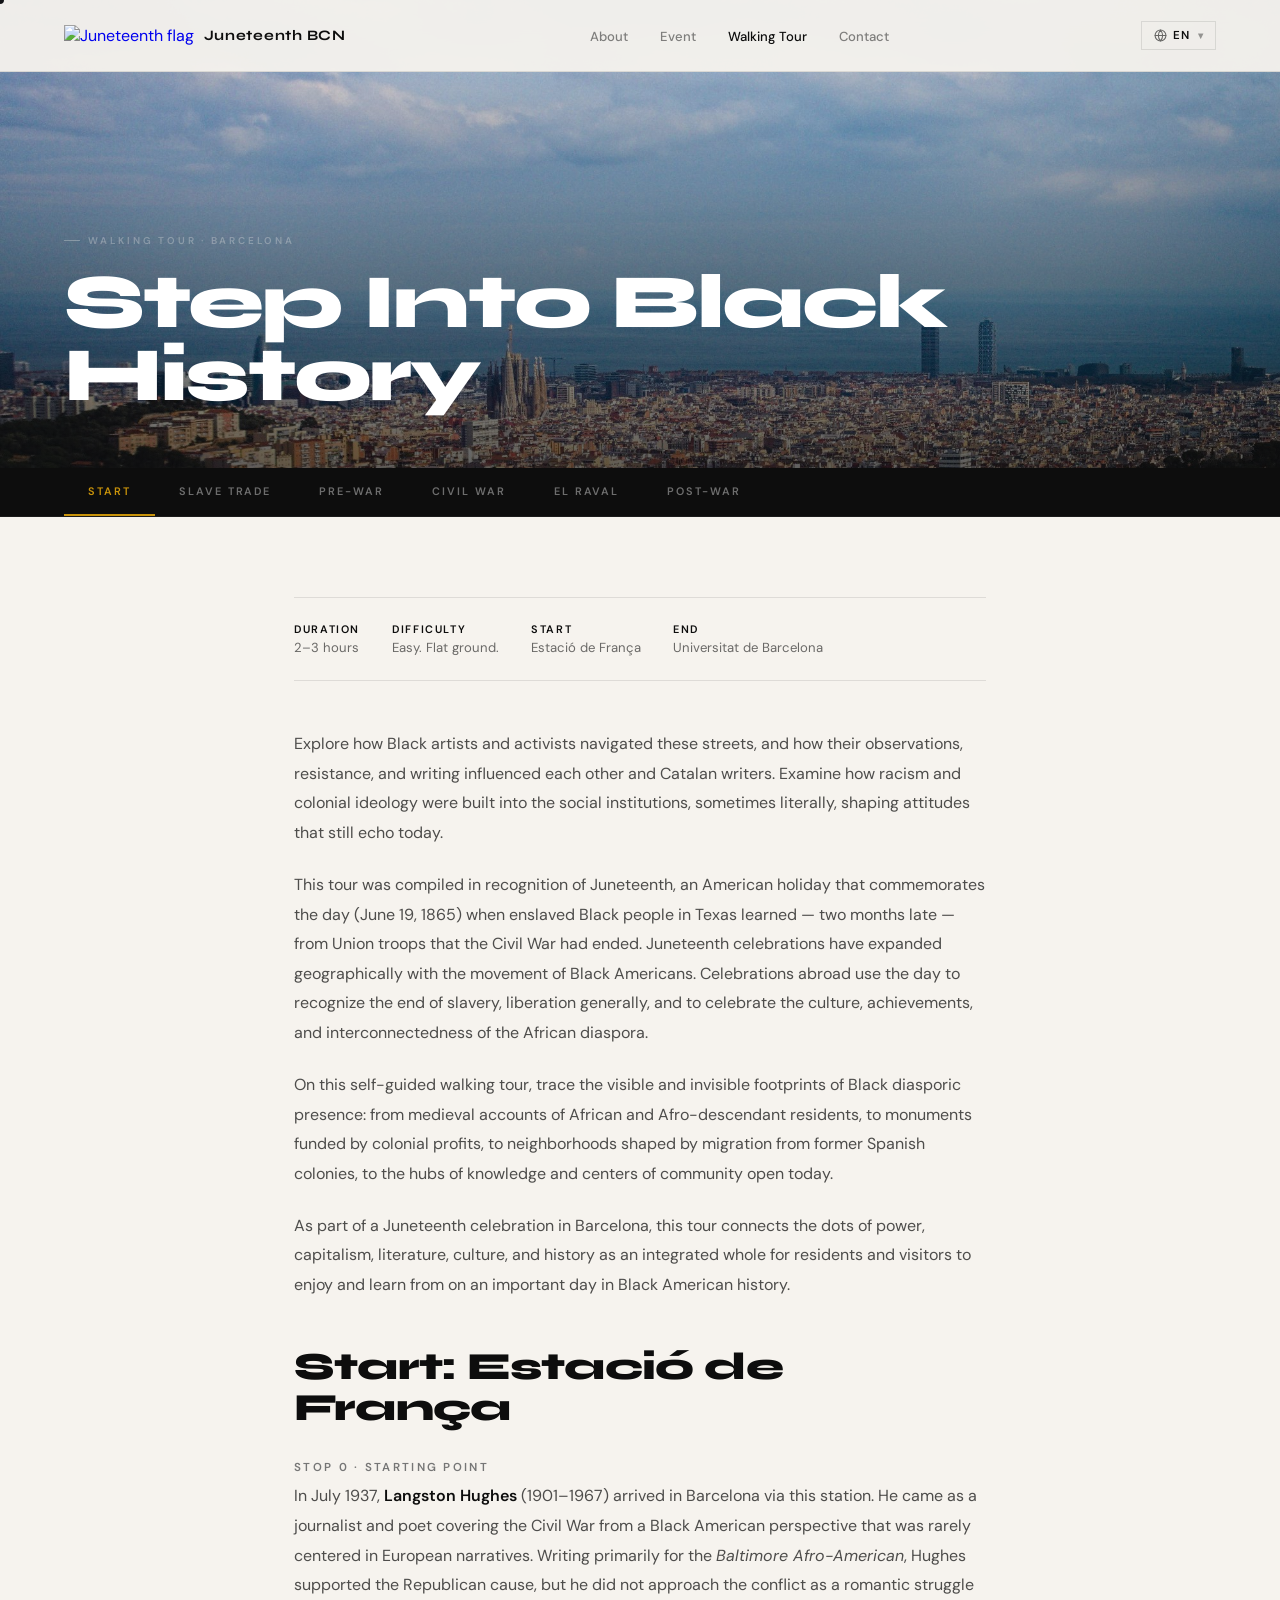
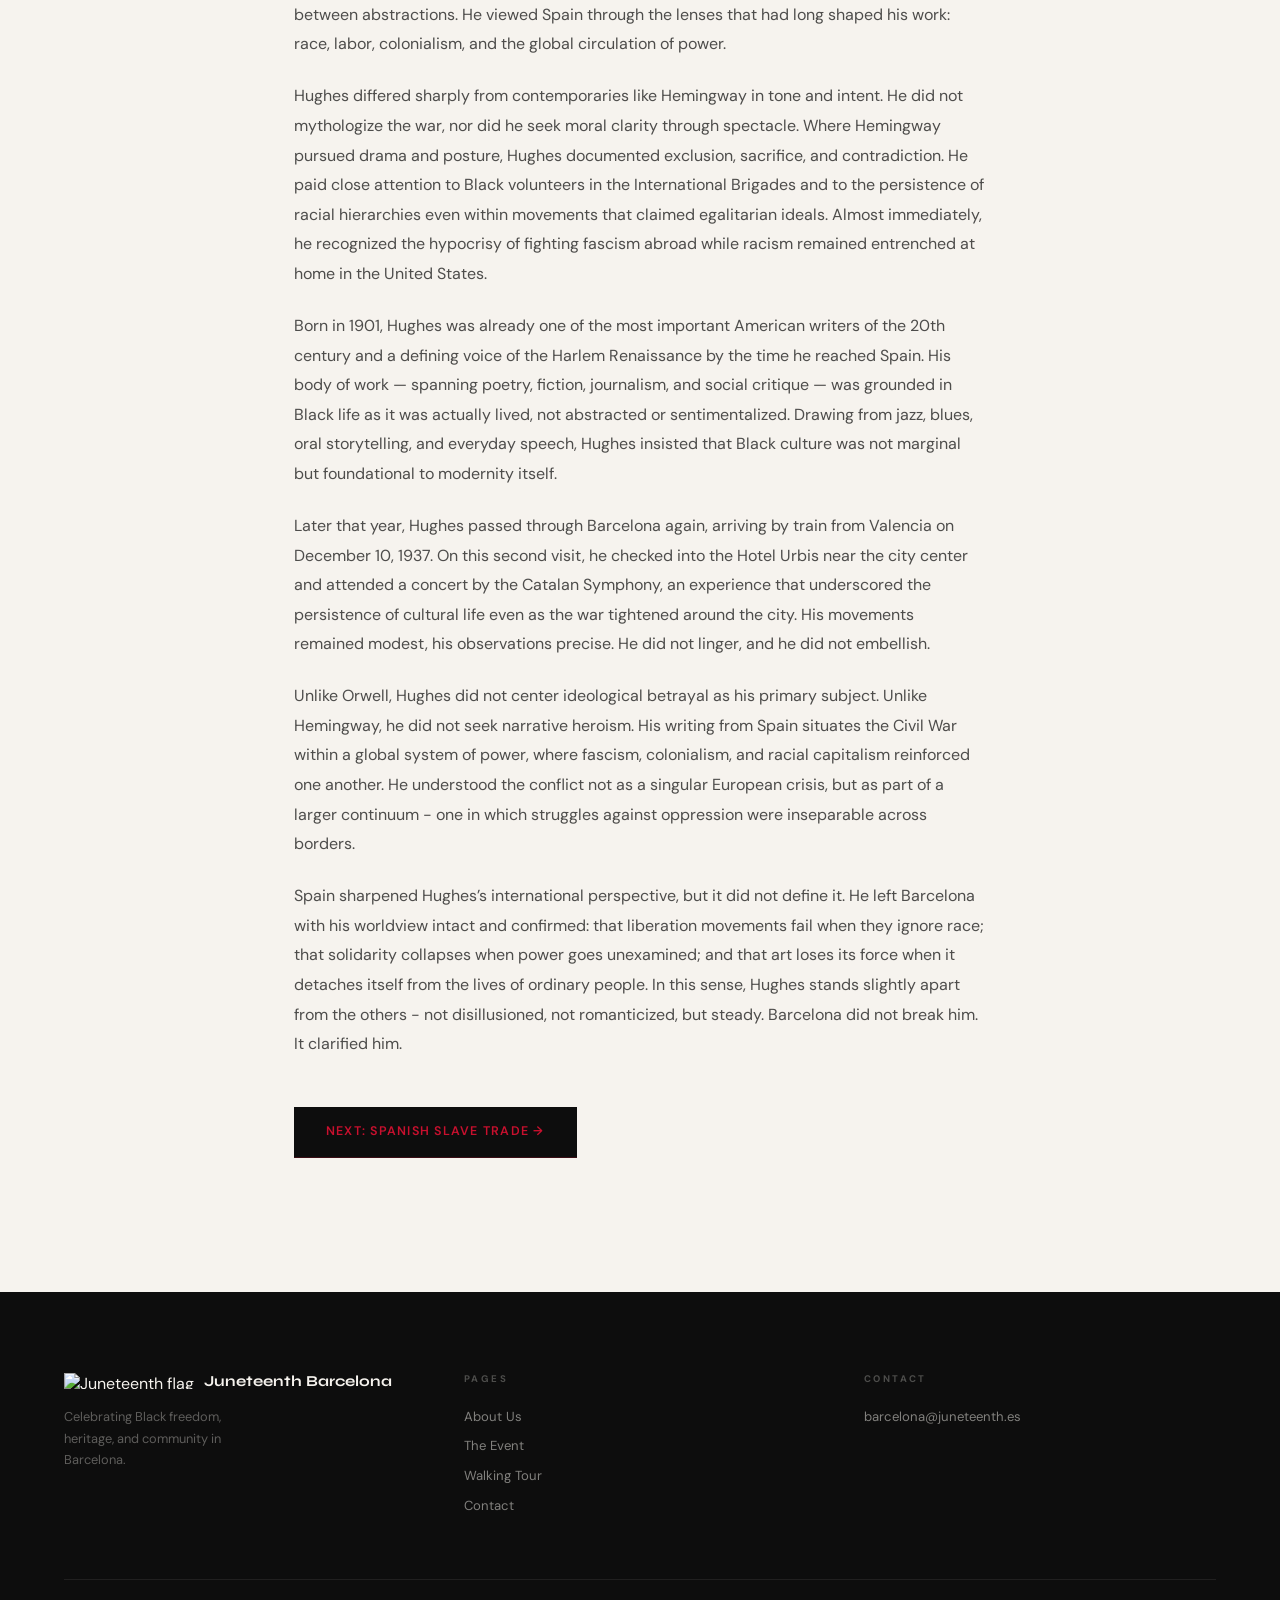
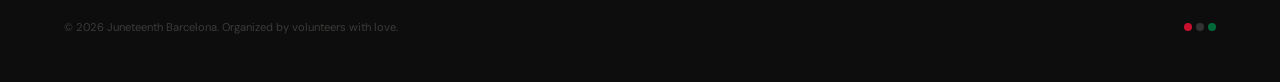
==== commit 7651d9b3: "Update index.html" ====
--- a/walking-tour/index.html
+++ b/walking-tour/index.html
@@ -210,13 +210,15 @@
 <h4>Stop 0 · Starting point</h4>
 <p>In July 1937, <strong>Langston Hughes</strong> (1901–1967) arrived in Barcelona via this station. He came as a journalist and poet covering the Civil War from a Black American perspective that was rarely centered in European narratives. Writing primarily for the <em>Baltimore Afro-American</em>, Hughes supported the Republican cause, but he did not approach the conflict as a romantic struggle between abstractions. He viewed Spain through the lenses that had long shaped his work: race, labor, colonialism, and the global circulation of power.</p>
 
-<p>Hughes differed sharply from contemporaries like Hemingway in tone and intent. He did not mythologize the war, nor did he seek moral clarity through spectacle. Where Hemingway pursued drama and posture, Hughes documented exclusion, sacrifice, and contradiction. He paid close attention to Black volunteers in the International Brigades and to the persistence of racial hierarchies even within movements that claimed egalitarian ideals.</p>
+<p>Hughes differed sharply from contemporaries like Hemingway in tone and intent. He did not mythologize the war, nor did he seek moral clarity through spectacle. Where Hemingway pursued drama and posture, Hughes documented exclusion, sacrifice, and contradiction. He paid close attention to Black volunteers in the International Brigades and to the persistence of racial hierarchies even within movements that claimed egalitarian ideals. Almost immediately, he recognized the hypocrisy of fighting fascism abroad while racism remained entrenched at home in the United States.</p>
 
 <p>Born in 1901, Hughes was already one of the most important American writers of the 20th century and a defining voice of the Harlem Renaissance by the time he reached Spain. His body of work — spanning poetry, fiction, journalism, and social critique — was grounded in Black life as it was actually lived, not abstracted or sentimentalized. Drawing from jazz, blues, oral storytelling, and everyday speech, Hughes insisted that Black culture was not marginal but foundational to modernity itself.</p>
 
-<p>Later that year, Hughes passed through Barcelona again, arriving by train from Valencia on December 10, 1937. He checked into the Hotel Urbis near the city center and attended a concert by the Catalan Symphony. His movements remained modest, his observations precise.</p>
-
-<p>Spain sharpened Hughes's international perspective. He left Barcelona with his worldview intact and confirmed: that liberation movements fail when they ignore race; that solidarity collapses when power goes unexamined; and that art loses its force when it detaches itself from the lives of ordinary people.</p>
+<p>Later that year, Hughes passed through Barcelona again, arriving by train from Valencia on December 10, 1937. On this second visit, he checked into the Hotel Urbis near the city center and attended a concert by the Catalan Symphony, an experience that underscored the persistence of cultural life even as the war tightened around the city. His movements remained modest, his observations precise. He did not linger, and he did not embellish.</p>
+
+<p>Unlike Orwell, Hughes did not center ideological betrayal as his primary subject. Unlike Hemingway, he did not seek narrative heroism. His writing from Spain situates the Civil War within a global system of power, where fascism, colonialism, and racial capitalism reinforced one another. He understood the conflict not as a singular European crisis, but as part of a larger continuum - one in which struggles against oppression were inseparable across borders.</p>   
+
+<p>Spain sharpened Hughes’s international perspective, but it did not define it. He left Barcelona with his worldview intact and confirmed: that liberation movements fail when they ignore race; that solidarity collapses when power goes unexamined; and that art loses its force when it detaches itself from the lives of ordinary people. In this sense, Hughes stands slightly apart from the others - not disillusioned, not romanticized, but steady. Barcelona did not break him. It clarified him.</p>
 
 <p style="margin-top:3rem;"><a href="spanish-slave-trade.html" class="btn btn-dark">Next: Spanish Slave Trade →</a></p>
 
@@ -242,4 +244,4 @@
 <script src="https://translate.google.com/translate_a/element.js?cb=googleTranslateElementInit"></script>
 <script src="../shared.js"></script>
 </body>
-</html>+</html>
